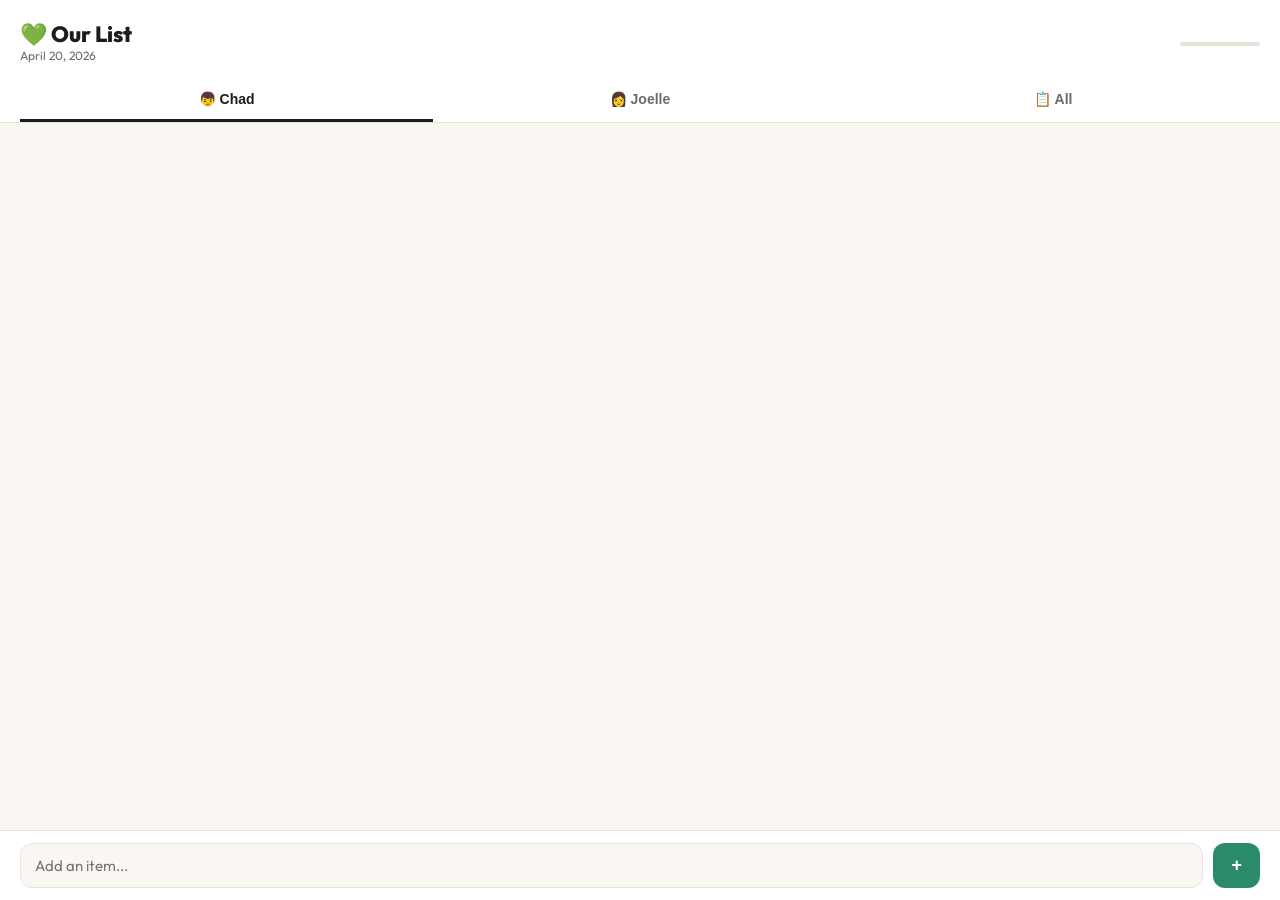
==== index.html @ c6dd26a6 "Add files via upload" ====
<!DOCTYPE html>
<html lang="en">
<head>
<meta charset="UTF-8">
<meta name="viewport" content="width=device-width, initial-scale=1.0, maximum-scale=1.0">
<meta name="apple-mobile-web-app-capable" content="yes">
<meta name="apple-mobile-web-app-title" content="Our List 💚">
<title>Our List 💚</title>
<link href="https://fonts.googleapis.com/css2?family=Outfit:wght@400;600;700;800&display=swap" rel="stylesheet">
<style>
*,*::before,*::after{box-sizing:border-box;margin:0;padding:0}
body{font-family:'Outfit',sans-serif;background:#FAF7F2;color:#1C1C1E;min-height:100vh;padding-bottom:100px}
.header{background:#fff;border-bottom:1px solid #E8E3DB;padding:20px 20px 0;position:sticky;top:0;z-index:10}
.header-top{display:flex;justify-content:space-between;align-items:center;margin-bottom:16px}
h1{font-size:22px;font-weight:800}
.date{font-size:12px;color:#6B6B70}
.progress-label{font-size:13px;font-weight:700;color:#2A8B68}
.pbar-wrap{background:#E8E3DB;border-radius:4px;height:4px;width:80px;margin-top:4px;margin-left:auto;overflow:hidden}
.pbar-fill{height:100%;background:#2A8B68;border-radius:4px;transition:width .4s}
.tabs{display:flex}
.tab{flex:1;padding:12px 0;text-align:center;font-size:14px;font-weight:700;border:none;background:none;cursor:pointer;color:#6B6B70;border-bottom:3px solid transparent;transition:all .15s}
.tab.active{color:#1C1C1E;border-bottom-color:#1C1C1E}
.section{padding:20px 20px 0}
.section-label{font-size:11px;font-weight:800;letter-spacing:1.2px;text-transform:uppercase;color:#6B6B70;margin-bottom:12px;margin-top:8px}
.item{display:flex;align-items:flex-start;gap:12px;padding:14px 16px;background:#fff;border-radius:14px;border:1px solid #E8E3DB;margin-bottom:8px;transition:all .15s}
.item.done{background:#EDF7F2;border-color:#A8D5C2}
.check{width:24px;height:24px;border-radius:8px;border:2px solid #E8E3DB;background:transparent;flex-shrink:0;cursor:pointer;display:flex;align-items:center;justify-content:center;transition:all .15s;-webkit-tap-highlight-color:transparent}
.check.checked{background:#2A8B68;border-color:#2A8B68}
.check-mark{color:#fff;font-size:13px;font-weight:800}
.item-text{font-size:15px;line-height:1.4;flex:1;padding-top:2px}
.item-text.done{color:#6B6B70;text-decoration:line-through}
.del{background:none;border:none;color:#D4CFC8;font-size:20px;cursor:pointer;padding:0 2px;-webkit-tap-highlight-color:transparent}
.add-section{position:fixed;bottom:0;left:0;right:0;background:#fff;border-top:1px solid #E8E3DB;padding:12px 20px;padding-bottom:max(12px,env(safe-area-inset-bottom));display:flex;gap:10px}
.add-input{flex:1;border:1px solid #E8E3DB;border-radius:12px;padding:12px 14px;font-size:15px;font-family:'Outfit',sans-serif;outline:none;background:#FAF7F2}
.add-input:focus{border-color:#2A8B68}
.add-btn{background:#2A8B68;color:#fff;border:none;border-radius:12px;padding:12px 18px;font-size:18px;font-weight:700;cursor:pointer}
.empty{text-align:center;padding:40px 20px;color:#6B6B70;font-size:15px}
.hint{margin:16px 20px 0;background:#EDF7F2;border:1px solid #A8D5C2;border-radius:14px;padding:14px 16px}
.hint p{font-size:13px;color:#2A8B68;font-weight:600;margin-bottom:4px}
.hint span{font-size:12px;color:#6B6B70;line-height:1.5;display:block}
</style>
</head>
<body>
<div class="header">
  <div class="header-top">
    <div><h1>💚 Our List</h1><p class="date">April 20, 2026</p></div>
    <div style="text-align:right"><p class="progress-label" id="prog"></p><div class="pbar-wrap"><div class="pbar-fill" id="pbar" style="width:0%"></div></div></div>
  </div>
  <div class="tabs">
    <button class="tab active" id="tChad" onclick="sw('chad')">👦 Chad</button>
    <button class="tab" id="tJoelle" onclick="sw('joelle')">👩 Joelle</button>
    <button class="tab" id="tAll" onclick="sw('all')">📋 All</button>
  </div>
</div>
<div id="hint" class="hint" style="display:none"><p>📱 Add to your home screen</p><span>Tap Share in Safari → "Add to Home Screen" to save this as an app icon.</span></div>
<div class="section" id="list" style="margin-bottom:80px"></div>
<div class="add-section">
  <input class="add-input" id="inp" placeholder="Add an item..." />
  <button class="add-btn" onclick="addItem()">+</button>
</div>
<script>
var data={"chad":[{"text":"make date app","done":false,"id":1776723688901},{"text":"add list #1","done":false,"id":1776727450503}],"joelle":[{"text":"Task for Joelle","done":false,"id":1776727458731}]};var cur='chad';
function esc(s){return s.replace(/&/g,'&amp;').replace(/</g,'&lt;').replace(/>/g,'&gt;').replace(/"/g,'&quot;')}
function save(){localStorage.setItem('ourlist',JSON.stringify(data))}
function render(){
  var stored=localStorage.getItem('ourlist');
  if(stored){try{data=JSON.parse(stored)}catch(e){}}
  var all=data.chad.concat(data.joelle);
  var done=all.filter(function(i){return i.done}).length;
  document.getElementById('prog').textContent=done+'/'+all.length+' done';
  document.getElementById('pbar').style.width=all.length?((done/all.length)*100)+'%':'0%';
  var c=document.getElementById('list');c.innerHTML='';
  var people=cur==='all'?['chad','joelle']:[cur];
  var names={chad:'👦 Chad',joelle:'👩 Joelle'};
  people.forEach(function(p){
    if(cur==='all'){var l=document.createElement('div');l.className='section-label';l.textContent=names[p];c.appendChild(l)}
    if(!data[p].length&&cur!=='all'){c.innerHTML='<div class="empty">📝<br/>No items yet — add one below!</div>';return}
    data[p].forEach(function(item){
      var d=document.createElement('div');d.className='item'+(item.done?' done':'');
      d.innerHTML='<div class="check '+(item.done?'checked':'')+'" onclick="tog(\''+p+'\','+item.id+')">'+(item.done?'<span class="check-mark">✓</span>':'')+'</div><span class="item-text'+(item.done?' done':'')+'">'+esc(item.text)+'</span><button class="del" onclick="del(\''+p+'\','+item.id+')">×</button>';
      c.appendChild(d);
    });
  });
}
function sw(t){
  cur=t;
  ['chad','joelle','all'].forEach(function(x){document.getElementById('t'+x.charAt(0).toUpperCase()+x.slice(1)).classList.toggle('active',x===t)});
  var inp=document.getElementById('inp');
  inp.disabled=t==='all';inp.style.opacity=t==='all'?'0.5':'1';
  inp.placeholder=t==='all'?'Switch to a person tab to add':'Add an item for '+(t==='chad'?'Chad':'Joelle')+'...';
  render();
}
function addItem(){
  if(cur==='all')return;
  var v=document.getElementById('inp').value.trim();if(!v)return;
  data[cur].push({text:v,done:false,id:Date.now()});
  save();document.getElementById('inp').value='';render();
}
function tog(p,id){var i=data[p].find(function(x){return x.id===id});if(i){i.done=!i.done;save();render()}}
function del(p,id){data[p]=data[p].filter(function(x){return x.id!==id});save();render()}
document.getElementById('inp').addEventListener('keydown',function(e){if(e.key==='Enter')addItem()});
if(/^((?!chrome|android).)*safari/i.test(navigator.userAgent)&&!navigator.standalone){document.getElementById('hint').style.display='block'}
render();
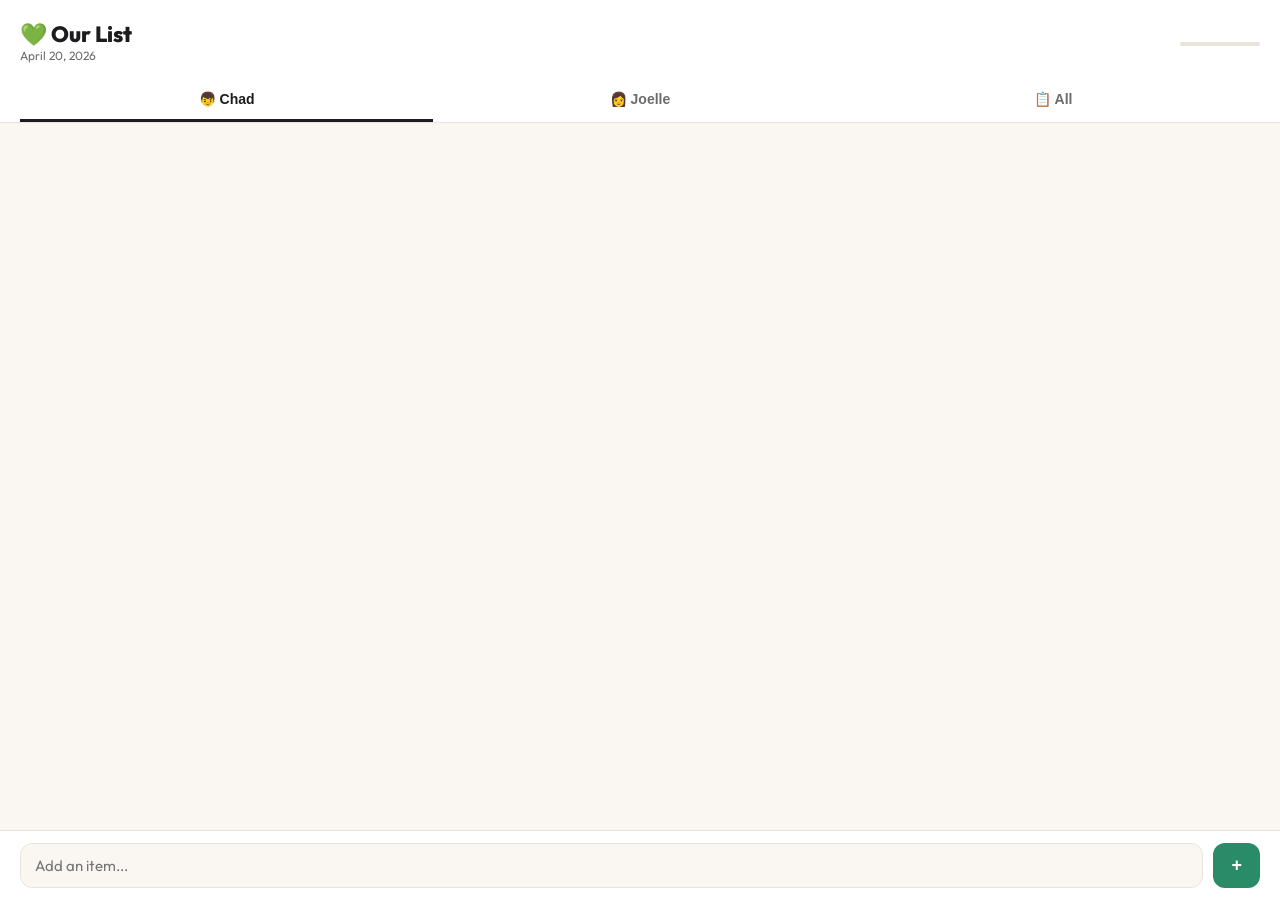
==== commit 5b81a756: "Refactor task management logic in index.htmlmemory" ====
--- a/index.html
+++ b/index.html
@@ -60,35 +60,41 @@
   <button class="add-btn" onclick="addItem()">+</button>
 </div>
 <script>
-var data={"chad":[{"text":"make date app","done":false,"id":1776723688901},{"text":"add list #1","done":false,"id":1776727450503}],"joelle":[{"text":"Task for Joelle","done":false,"id":1776727458731}]};var cur='chad';
-function esc(s){return s.replace(/&/g,'&amp;').replace(/</g,'&lt;').replace(/>/g,'&gt;').replace(/"/g,'&quot;')}
-function save(){localStorage.setItem('ourlist',JSON.stringify(data))}
+var BAKED={"chad":[{"text":"make date app","done":false,"id":1776723688901},{"text":"add list #1","done":false,"id":1776727450503},{"text":"drive home","done":false,"id":1776728084725}],"joelle":[{"text":"Task for Joelle","done":false,"id":1776727458731}]};
+var LSKEY='ourlist_'+Object.keys(BAKED.chad).length+'_'+Object.keys(BAKED.joelle).length+'_'+(BAKED.chad.length+BAKED.joelle.length);
+var data=JSON.parse(JSON.stringify(BAKED));
+try{var _s=localStorage.getItem(LSKEY);if(_s){var _d=JSON.parse(_s);if(_d.chad&&_d.joelle)data=_d;}}catch(e){}
+var cur='chad';
+function esc(s){return s.replace(/&/g,'&amp;').replace(/</g,'&lt;').replace(/>/g,'&gt;').replace(/"/g,'&quot;');}
+function save(){try{localStorage.setItem(LSKEY,JSON.stringify(data));}catch(e){}}
 function render(){
-  var stored=localStorage.getItem('ourlist');
-  if(stored){try{data=JSON.parse(stored)}catch(e){}}
   var all=data.chad.concat(data.joelle);
-  var done=all.filter(function(i){return i.done}).length;
-  document.getElementById('prog').textContent=done+'/'+all.length+' done';
-  document.getElementById('pbar').style.width=all.length?((done/all.length)*100)+'%':'0%';
+  var done=all.filter(function(i){return i.done;}).length;
+  var prog=document.getElementById('prog');var pbar=document.getElementById('pbar');
+  if(prog)prog.textContent=done+'/'+all.length+' done';
+  if(pbar)pbar.style.width=all.length?((done/all.length)*100)+'%':'0%';
   var c=document.getElementById('list');c.innerHTML='';
   var people=cur==='all'?['chad','joelle']:[cur];
   var names={chad:'👦 Chad',joelle:'👩 Joelle'};
   people.forEach(function(p){
-    if(cur==='all'){var l=document.createElement('div');l.className='section-label';l.textContent=names[p];c.appendChild(l)}
-    if(!data[p].length&&cur!=='all'){c.innerHTML='<div class="empty">📝<br/>No items yet — add one below!</div>';return}
+    if(cur==='all'){var lbl=document.createElement('div');lbl.className='section-label';lbl.textContent=names[p];c.appendChild(lbl);}
+    if(!data[p].length){
+      if(cur!=='all'){var e=document.createElement('div');e.className='empty';e.innerHTML='<div style="font-size:32px;margin-bottom:8px">📝</div><p>No items yet!<br/>Add one below.</p>';c.appendChild(e);}
+      return;
+    }
     data[p].forEach(function(item){
       var d=document.createElement('div');d.className='item'+(item.done?' done':'');
-      d.innerHTML='<div class="check '+(item.done?'checked':'')+'" onclick="tog(\''+p+'\','+item.id+')">'+(item.done?'<span class="check-mark">✓</span>':'')+'</div><span class="item-text'+(item.done?' done':'')+'">'+esc(item.text)+'</span><button class="del" onclick="del(\''+p+'\','+item.id+')">×</button>';
+      d.innerHTML='<div class="check '+(item.done?'checked':'')+'" onclick="tog(''+p+'','+item.id+')">'+(item.done?'<span class="check-mark">✓</span>':'')+'</div><span class="item-text'+(item.done?' done':'')+'">'+esc(item.text)+'</span><button class="del" onclick="delItem(''+p+'','+item.id+')">×</button>';
       c.appendChild(d);
     });
   });
 }
 function sw(t){
   cur=t;
-  ['chad','joelle','all'].forEach(function(x){document.getElementById('t'+x.charAt(0).toUpperCase()+x.slice(1)).classList.toggle('active',x===t)});
+  ['chad','joelle','all'].forEach(function(x){var el=document.getElementById('t'+x.charAt(0).toUpperCase()+x.slice(1));if(el)el.classList.toggle('active',x===t);});
   var inp=document.getElementById('inp');
-  inp.disabled=t==='all';inp.style.opacity=t==='all'?'0.5':'1';
-  inp.placeholder=t==='all'?'Switch to a person tab to add':'Add an item for '+(t==='chad'?'Chad':'Joelle')+'...';
+  if(t==='all'){inp.disabled=true;inp.style.opacity='0.5';inp.placeholder='Switch to a person tab to add items';}
+  else{inp.disabled=false;inp.style.opacity='1';inp.placeholder='Add an item for '+(t==='chad'?'Chad':'Joelle')+'...';}
   render();
 }
 function addItem(){
@@ -97,8 +103,8 @@
   data[cur].push({text:v,done:false,id:Date.now()});
   save();document.getElementById('inp').value='';render();
 }
-function tog(p,id){var i=data[p].find(function(x){return x.id===id});if(i){i.done=!i.done;save();render()}}
-function del(p,id){data[p]=data[p].filter(function(x){return x.id!==id});save();render()}
-document.getElementById('inp').addEventListener('keydown',function(e){if(e.key==='Enter')addItem()});
-if(/^((?!chrome|android).)*safari/i.test(navigator.userAgent)&&!navigator.standalone){document.getElementById('hint').style.display='block'}
+function tog(p,id){var item=data[p].find(function(x){return x.id===id;});if(item){item.done=!item.done;save();render();}}
+function delItem(p,id){data[p]=data[p].filter(function(x){return x.id!==id;});save();render();}
+document.getElementById('inp').addEventListener('keydown',function(e){if(e.key==='Enter')addItem();});
+if(/^((?!chrome|android).)*safari/i.test(navigator.userAgent)&&!navigator.standalone){document.getElementById('hint').style.display='block';}
 render();
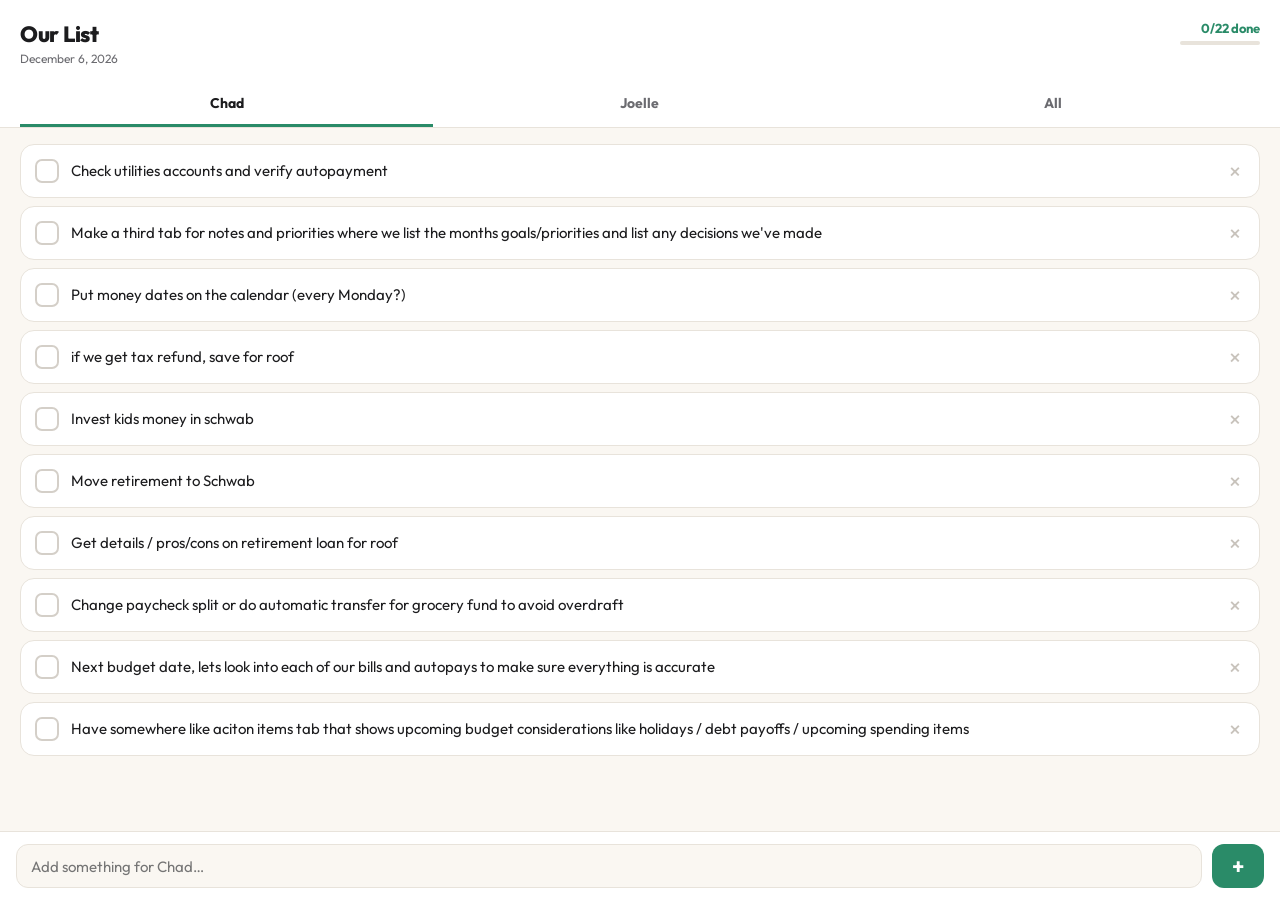
==== commit 189cfcbd: "Money List" ====
--- a/index.html
+++ b/index.html
@@ -1,110 +1,50 @@
-
 <!DOCTYPE html>
 <html lang="en">
 <head>
-<meta charset="UTF-8">
-<meta name="viewport" content="width=device-width, initial-scale=1.0, maximum-scale=1.0">
-<meta name="apple-mobile-web-app-capable" content="yes">
-<meta name="apple-mobile-web-app-title" content="Our List 💚">
-<title>Our List 💚</title>
-<link href="https://fonts.googleapis.com/css2?family=Outfit:wght@400;600;700;800&display=swap" rel="stylesheet">
-<style>
-*,*::before,*::after{box-sizing:border-box;margin:0;padding:0}
-body{font-family:'Outfit',sans-serif;background:#FAF7F2;color:#1C1C1E;min-height:100vh;padding-bottom:100px}
-.header{background:#fff;border-bottom:1px solid #E8E3DB;padding:20px 20px 0;position:sticky;top:0;z-index:10}
-.header-top{display:flex;justify-content:space-between;align-items:center;margin-bottom:16px}
-h1{font-size:22px;font-weight:800}
-.date{font-size:12px;color:#6B6B70}
-.progress-label{font-size:13px;font-weight:700;color:#2A8B68}
-.pbar-wrap{background:#E8E3DB;border-radius:4px;height:4px;width:80px;margin-top:4px;margin-left:auto;overflow:hidden}
-.pbar-fill{height:100%;background:#2A8B68;border-radius:4px;transition:width .4s}
-.tabs{display:flex}
-.tab{flex:1;padding:12px 0;text-align:center;font-size:14px;font-weight:700;border:none;background:none;cursor:pointer;color:#6B6B70;border-bottom:3px solid transparent;transition:all .15s}
-.tab.active{color:#1C1C1E;border-bottom-color:#1C1C1E}
-.section{padding:20px 20px 0}
-.section-label{font-size:11px;font-weight:800;letter-spacing:1.2px;text-transform:uppercase;color:#6B6B70;margin-bottom:12px;margin-top:8px}
-.item{display:flex;align-items:flex-start;gap:12px;padding:14px 16px;background:#fff;border-radius:14px;border:1px solid #E8E3DB;margin-bottom:8px;transition:all .15s}
-.item.done{background:#EDF7F2;border-color:#A8D5C2}
-.check{width:24px;height:24px;border-radius:8px;border:2px solid #E8E3DB;background:transparent;flex-shrink:0;cursor:pointer;display:flex;align-items:center;justify-content:center;transition:all .15s;-webkit-tap-highlight-color:transparent}
-.check.checked{background:#2A8B68;border-color:#2A8B68}
-.check-mark{color:#fff;font-size:13px;font-weight:800}
-.item-text{font-size:15px;line-height:1.4;flex:1;padding-top:2px}
-.item-text.done{color:#6B6B70;text-decoration:line-through}
-.del{background:none;border:none;color:#D4CFC8;font-size:20px;cursor:pointer;padding:0 2px;-webkit-tap-highlight-color:transparent}
-.add-section{position:fixed;bottom:0;left:0;right:0;background:#fff;border-top:1px solid #E8E3DB;padding:12px 20px;padding-bottom:max(12px,env(safe-area-inset-bottom));display:flex;gap:10px}
-.add-input{flex:1;border:1px solid #E8E3DB;border-radius:12px;padding:12px 14px;font-size:15px;font-family:'Outfit',sans-serif;outline:none;background:#FAF7F2}
-.add-input:focus{border-color:#2A8B68}
-.add-btn{background:#2A8B68;color:#fff;border:none;border-radius:12px;padding:12px 18px;font-size:18px;font-weight:700;cursor:pointer}
-.empty{text-align:center;padding:40px 20px;color:#6B6B70;font-size:15px}
-.hint{margin:16px 20px 0;background:#EDF7F2;border:1px solid #A8D5C2;border-radius:14px;padding:14px 16px}
-.hint p{font-size:13px;color:#2A8B68;font-weight:600;margin-bottom:4px}
-.hint span{font-size:12px;color:#6B6B70;line-height:1.5;display:block}
-</style>
+  <meta charset="UTF-8">
+  <meta name="viewport" content="width=device-width, initial-scale=1.0, maximum-scale=1.0">
+  <meta name="apple-mobile-web-app-capable" content="yes">
+  <meta name="apple-mobile-web-app-status-bar-style" content="default">
+  <meta name="apple-mobile-web-app-title" content="Our List">
+  <title>Our List</title>
+  <link rel="preconnect" href="https://fonts.googleapis.com">
+  <link href="https://fonts.googleapis.com/css2?family=Outfit:wght@400;500;600;700;800&display=swap" rel="stylesheet">
+  <link rel="stylesheet" href="style.css">
 </head>
 <body>
+
 <div class="header">
   <div class="header-top">
-    <div><h1>💚 Our List</h1><p class="date">April 20, 2026</p></div>
-    <div style="text-align:right"><p class="progress-label" id="prog"></p><div class="pbar-wrap"><div class="pbar-fill" id="pbar" style="width:0%"></div></div></div>
+    <div>
+      <h1>Our List</h1>
+      <p class="date" id="dateLabel"></p>
+    </div>
+    <div class="progress-wrap">
+      <p class="progress-label" id="progressLabel"></p>
+      <div class="progress-bar-wrap">
+        <div class="progress-bar-fill" id="progressBar"></div>
+      </div>
+    </div>
   </div>
-  <div class="tabs">
-    <button class="tab active" id="tChad" onclick="sw('chad')">👦 Chad</button>
-    <button class="tab" id="tJoelle" onclick="sw('joelle')">👩 Joelle</button>
-    <button class="tab" id="tAll" onclick="sw('all')">📋 All</button>
+  <div class="tabs" role="tablist">
+    <button class="tab active" id="tabChad"   onclick="switchTab('chad')"   role="tab">Chad</button>
+    <button class="tab"        id="tabJoelle" onclick="switchTab('joelle')" role="tab">Joelle</button>
+    <button class="tab"        id="tabAll"    onclick="switchTab('all')"    role="tab">All</button>
   </div>
 </div>
-<div id="hint" class="hint" style="display:none"><p>📱 Add to your home screen</p><span>Tap Share in Safari → "Add to Home Screen" to save this as an app icon.</span></div>
-<div class="section" id="list" style="margin-bottom:80px"></div>
+
+<div id="hintBox" class="home-screen-hint" style="display:none">
+  <p>📱 Add to your home screen</p>
+  <span>Tap Share in Safari → "Add to Home Screen" for quick access.</span>
+</div>
+
+<div class="section" id="listContainer"></div>
+
 <div class="add-section">
-  <input class="add-input" id="inp" placeholder="Add an item..." />
-  <button class="add-btn" onclick="addItem()">+</button>
+  <input class="add-input" id="addInput" placeholder="Add something for Chad…" autocomplete="off">
+  <button class="add-btn" id="addBtn" aria-label="Add item">+</button>
 </div>
-<script>
-var BAKED={"chad":[{"text":"make date app","done":false,"id":1776723688901},{"text":"add list #1","done":false,"id":1776727450503},{"text":"drive home","done":false,"id":1776728084725}],"joelle":[{"text":"Task for Joelle","done":false,"id":1776727458731}]};
-var LSKEY='ourlist_'+Object.keys(BAKED.chad).length+'_'+Object.keys(BAKED.joelle).length+'_'+(BAKED.chad.length+BAKED.joelle.length);
-var data=JSON.parse(JSON.stringify(BAKED));
-try{var _s=localStorage.getItem(LSKEY);if(_s){var _d=JSON.parse(_s);if(_d.chad&&_d.joelle)data=_d;}}catch(e){}
-var cur='chad';
-function esc(s){return s.replace(/&/g,'&amp;').replace(/</g,'&lt;').replace(/>/g,'&gt;').replace(/"/g,'&quot;');}
-function save(){try{localStorage.setItem(LSKEY,JSON.stringify(data));}catch(e){}}
-function render(){
-  var all=data.chad.concat(data.joelle);
-  var done=all.filter(function(i){return i.done;}).length;
-  var prog=document.getElementById('prog');var pbar=document.getElementById('pbar');
-  if(prog)prog.textContent=done+'/'+all.length+' done';
-  if(pbar)pbar.style.width=all.length?((done/all.length)*100)+'%':'0%';
-  var c=document.getElementById('list');c.innerHTML='';
-  var people=cur==='all'?['chad','joelle']:[cur];
-  var names={chad:'👦 Chad',joelle:'👩 Joelle'};
-  people.forEach(function(p){
-    if(cur==='all'){var lbl=document.createElement('div');lbl.className='section-label';lbl.textContent=names[p];c.appendChild(lbl);}
-    if(!data[p].length){
-      if(cur!=='all'){var e=document.createElement('div');e.className='empty';e.innerHTML='<div style="font-size:32px;margin-bottom:8px">📝</div><p>No items yet!<br/>Add one below.</p>';c.appendChild(e);}
-      return;
-    }
-    data[p].forEach(function(item){
-      var d=document.createElement('div');d.className='item'+(item.done?' done':'');
-      d.innerHTML='<div class="check '+(item.done?'checked':'')+'" onclick="tog(''+p+'','+item.id+')">'+(item.done?'<span class="check-mark">✓</span>':'')+'</div><span class="item-text'+(item.done?' done':'')+'">'+esc(item.text)+'</span><button class="del" onclick="delItem(''+p+'','+item.id+')">×</button>';
-      c.appendChild(d);
-    });
-  });
-}
-function sw(t){
-  cur=t;
-  ['chad','joelle','all'].forEach(function(x){var el=document.getElementById('t'+x.charAt(0).toUpperCase()+x.slice(1));if(el)el.classList.toggle('active',x===t);});
-  var inp=document.getElementById('inp');
-  if(t==='all'){inp.disabled=true;inp.style.opacity='0.5';inp.placeholder='Switch to a person tab to add items';}
-  else{inp.disabled=false;inp.style.opacity='1';inp.placeholder='Add an item for '+(t==='chad'?'Chad':'Joelle')+'...';}
-  render();
-}
-function addItem(){
-  if(cur==='all')return;
-  var v=document.getElementById('inp').value.trim();if(!v)return;
-  data[cur].push({text:v,done:false,id:Date.now()});
-  save();document.getElementById('inp').value='';render();
-}
-function tog(p,id){var item=data[p].find(function(x){return x.id===id;});if(item){item.done=!item.done;save();render();}}
-function delItem(p,id){data[p]=data[p].filter(function(x){return x.id!==id;});save();render();}
-document.getElementById('inp').addEventListener('keydown',function(e){if(e.key==='Enter')addItem();});
-if(/^((?!chrome|android).)*safari/i.test(navigator.userAgent)&&!navigator.standalone){document.getElementById('hint').style.display='block';}
-render();
+
+<script src="app.js"></script>
+</body>
+</html>
--- a/style.css
+++ b/style.css
@@ -0,0 +1,248 @@
+*, *::before, *::after { box-sizing: border-box; margin: 0; padding: 0; }
+html { -webkit-text-size-adjust: 100%; }
+body {
+  font-family: 'Outfit', sans-serif;
+  background: #FAF7F2;
+  color: #1C1C1E;
+  min-height: 100vh;
+  padding-bottom: 90px;
+}
+
+/* ── Header ── */
+.header {
+  background: #fff;
+  border-bottom: 1px solid #E8E3DB;
+  padding: 20px 20px 0;
+  position: sticky;
+  top: 0;
+  z-index: 10;
+}
+.header-top {
+  display: flex;
+  justify-content: space-between;
+  align-items: flex-start;
+  margin-bottom: 16px;
+}
+h1 {
+  font-size: 22px;
+  font-weight: 800;
+  letter-spacing: -0.3px;
+}
+.date {
+  font-size: 12px;
+  color: #6B6B70;
+  margin-top: 3px;
+}
+
+/* ── Progress ── */
+.progress-wrap { text-align: right; }
+.progress-label {
+  font-size: 13px;
+  font-weight: 700;
+  color: #2A8B68;
+}
+.progress-bar-wrap {
+  background: #E8E3DB;
+  border-radius: 4px;
+  height: 4px;
+  margin-top: 5px;
+  width: 80px;
+  margin-left: auto;
+  overflow: hidden;
+}
+.progress-bar-fill {
+  height: 100%;
+  background: #2A8B68;
+  border-radius: 4px;
+  width: 0%;
+  transition: width 0.4s ease;
+}
+
+/* ── Tabs ── */
+.tabs { display: flex; }
+.tab {
+  flex: 1;
+  padding: 12px 0;
+  text-align: center;
+  font-size: 14px;
+  font-weight: 700;
+  font-family: 'Outfit', sans-serif;
+  border: none;
+  background: none;
+  cursor: pointer;
+  color: #6B6B70;
+  border-bottom: 3px solid transparent;
+  transition: color 0.15s, border-color 0.15s;
+  -webkit-tap-highlight-color: transparent;
+}
+.tab.active {
+  color: #1C1C1E;
+  border-bottom-color: #2A8B68;
+}
+
+/* ── List ── */
+.section { padding: 16px 20px 0; }
+.section-label {
+  font-size: 11px;
+  font-weight: 800;
+  letter-spacing: 1.2px;
+  text-transform: uppercase;
+  color: #6B6B70;
+  margin: 20px 0 10px;
+}
+.section-label:first-child { margin-top: 0; }
+
+/* ── Items ── */
+.item {
+  display: flex;
+  align-items: center;
+  gap: 12px;
+  padding: 13px 14px;
+  background: #fff;
+  border-radius: 14px;
+  border: 1px solid #E8E3DB;
+  margin-bottom: 8px;
+  transition: background 0.2s, border-color 0.2s;
+}
+.item.done {
+  background: #EDF7F2;
+  border-color: #B3D9CA;
+}
+
+.check {
+  width: 24px;
+  height: 24px;
+  min-width: 24px;
+  border-radius: 7px;
+  border: 2px solid #D4CFC8;
+  background: transparent;
+  display: flex;
+  align-items: center;
+  justify-content: center;
+  cursor: pointer;
+  transition: background 0.15s, border-color 0.15s, transform 0.1s;
+  -webkit-tap-highlight-color: transparent;
+  user-select: none;
+}
+.check:active { transform: scale(0.88); }
+.check.checked {
+  background: #2A8B68;
+  border-color: #2A8B68;
+}
+
+.item-text {
+  font-size: 15px;
+  line-height: 1.45;
+  flex: 1;
+  color: #1C1C1E;
+  outline: none;
+  word-break: break-word;
+  transition: color 0.15s;
+  cursor: text;
+}
+.item-text.done {
+  color: #9B9BA4;
+  text-decoration: line-through;
+  text-decoration-thickness: 1.5px;
+  cursor: default;
+}
+.item-text.editing {
+  background: #F0EDE8;
+  border-radius: 6px;
+  padding: 1px 5px;
+  margin: -1px -5px;
+  cursor: text;
+}
+
+.delete-btn {
+  background: none;
+  border: none;
+  color: #C8C3BC;
+  font-size: 22px;
+  line-height: 1;
+  cursor: pointer;
+  padding: 2px 4px;
+  flex-shrink: 0;
+  font-family: inherit;
+  transition: color 0.15s;
+  -webkit-tap-highlight-color: transparent;
+}
+.delete-btn:hover { color: #FF6B6B; }
+
+/* ── Empty state ── */
+.empty {
+  text-align: center;
+  padding: 48px 20px;
+  color: #9B9BA4;
+}
+.empty-icon {
+  font-size: 36px;
+  margin-bottom: 12px;
+}
+.empty p {
+  font-size: 15px;
+  line-height: 1.6;
+}
+
+/* ── Add bar ── */
+.add-section {
+  position: fixed;
+  bottom: 0;
+  left: 0;
+  right: 0;
+  background: #fff;
+  border-top: 1px solid #E8E3DB;
+  padding: 12px 16px;
+  padding-bottom: max(12px, env(safe-area-inset-bottom));
+  display: flex;
+  gap: 10px;
+}
+.add-input {
+  flex: 1;
+  border: 1.5px solid #E8E3DB;
+  border-radius: 12px;
+  padding: 11px 14px;
+  font-size: 15px;
+  font-family: 'Outfit', sans-serif;
+  background: #FAF7F2;
+  color: #1C1C1E;
+  outline: none;
+  transition: border-color 0.15s;
+}
+.add-input:focus { border-color: #2A8B68; }
+.add-btn {
+  background: #2A8B68;
+  color: #fff;
+  border: none;
+  border-radius: 12px;
+  padding: 11px 20px;
+  font-size: 22px;
+  font-weight: 700;
+  font-family: inherit;
+  line-height: 1;
+  cursor: pointer;
+  transition: background 0.15s, opacity 0.15s;
+  -webkit-tap-highlight-color: transparent;
+}
+.add-btn:active { background: #226E54; }
+
+/* ── Safari hint ── */
+.home-screen-hint {
+  margin: 16px 20px 0;
+  background: #EDF7F2;
+  border: 1px solid #A8D5C2;
+  border-radius: 14px;
+  padding: 13px 15px;
+}
+.home-screen-hint p {
+  font-size: 13px;
+  color: #2A8B68;
+  font-weight: 700;
+  margin-bottom: 3px;
+}
+.home-screen-hint span {
+  font-size: 12px;
+  color: #6B6B70;
+  line-height: 1.5;
+  display: block;
+}
